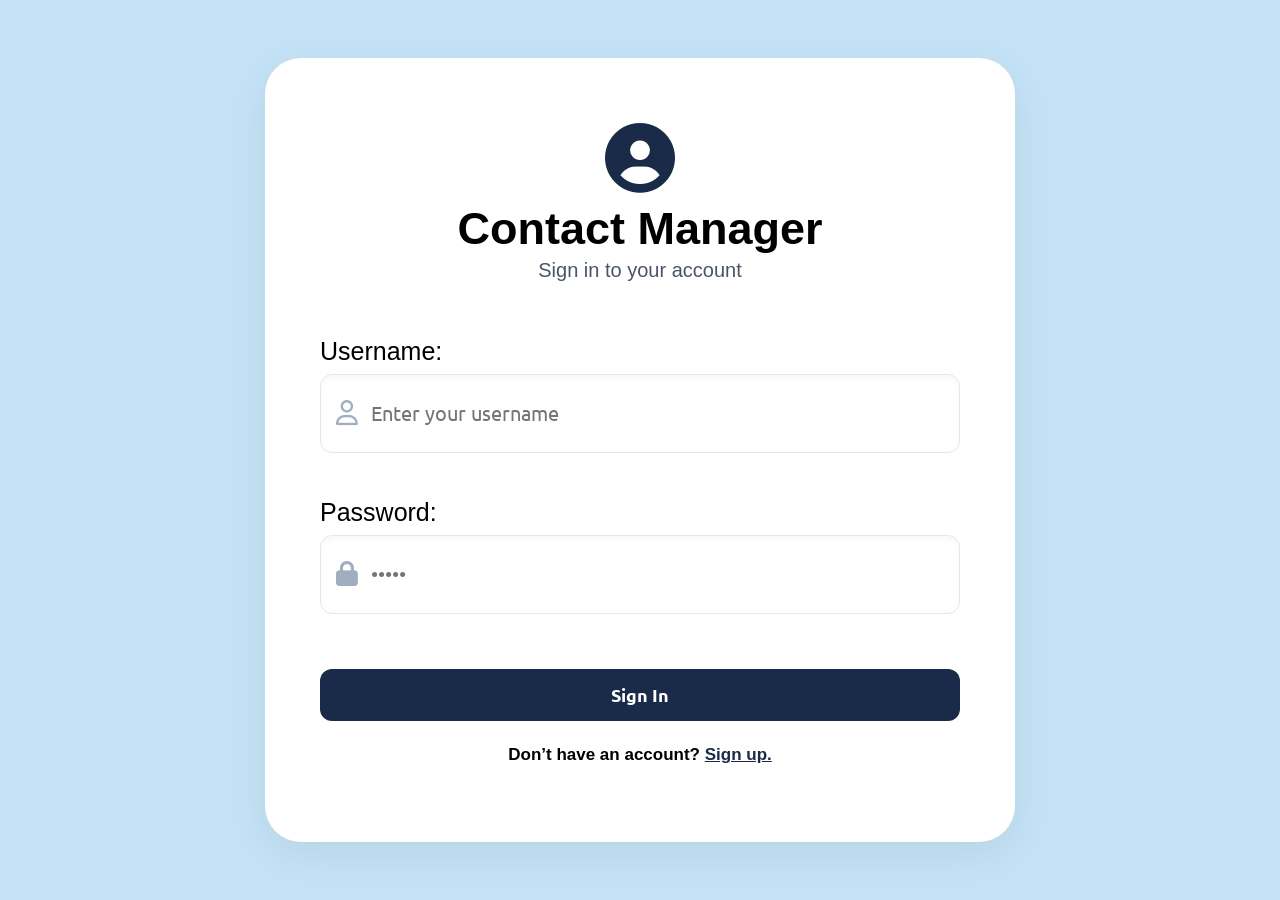
==== contacts.html @ 51868452 "updated contacts page to match style of other pages" ====
<html>
<head>
    <title>COP 4331 - Contacts</title>
    <script type="text/javascript" src="js/code.js"></script>
    <link rel="stylesheet" href="https://cdnjs.cloudflare.com/ajax/libs/font-awesome/6.5.1/css/all.min.css">
    <link href="css/register.css" rel="stylesheet">
    <link href="https://fonts.googleapis.com/css?family=Ubuntu" rel="stylesheet">

    <script type="text/javascript">
    document.addEventListener('DOMContentLoaded', function() 
    {
        readCookie();
    }, false);
    </script>
</head>
<body>

<div id="loginDiv">
    <div class="avatar-container">
        <i class="fa-solid fa-circle-user"></i>
    </div>

    <h1 id="title">Contact Manager</h1>
    <span id="inner-title">Welcome, <span id="userName"></span></span>

    <button type="button" id="logoutButton" class="buttons" onclick="doLogout();">Log Out</button>

    <div class="input-group full-width">
        <label for="searchText">Search Contacts:</label>
        <div class="input-wrapper simple-input">
            <input type="text" id="searchText" placeholder="Enter name to search" />
        </div>
    </div>
    <button type="button" class="buttons" onclick="searchContact();">Search</button>
    <p id="contactList"></p>

    <hr style="border: 0.5px solid #E2E8F0; margin: 20px 0;" />

    <span id="inner-title">Add a Contact</span>

    <div class="input-row">
        <div class="input-group">
            <label for="firstNameText">First Name:</label>
            <div class="input-wrapper simple-input">
                <input type="text" id="firstNameText" placeholder="John" />
            </div>
        </div>
        <div class="input-group">
            <label for="lastNameText">Last Name:</label>
            <div class="input-wrapper simple-input">
                <input type="text" id="lastNameText" placeholder="Doe" />
            </div>
        </div>
    </div>

    <div class="input-group full-width">
        <label for="emailText">Email:</label>
        <div class="input-wrapper simple-input">
            <input type="text" id="emailText" placeholder="john@example.com" />
        </div>
    </div>

    <div class="input-group full-width">
        <label for="phoneText">Phone Number:</label>
        <div class="input-wrapper simple-input">
            <input type="text" id="phoneText" placeholder="(555) 555-5555" />
        </div>
    </div>

    <button type="button" class="buttons" onclick="addContact();">Add Contact</button>
    <span id="contactAddResult"></span>

</div>

</body>
</html>
---- css/register.css ----
body 
{
    background-color: C4E2F5;
    margin: 0;
    padding: 20px;
    display: flex;
    justify-content: center;
    align-items: center;
    min-height: 100vh;
    font-family:'Segoe UI', Tahoma, Geneva, Verdana, sans-serif;
}

#loginDiv {
    background-color: white;
    width: 90%;
    max-width: 770px;
    padding: 60px 50px; 
    border-radius: 36px; 
    box-shadow: 0px 12px 40px rgba(0, 0, 0, 0.06);
    box-sizing: border-box;
    text-align: center;

    display: flex;
    flex-direction: column;
    justify-content: center; 
}

.avatar-container {
    font-size: 75px;
    color: #1A2B49;
    margin-bottom: 10px;
}

#title {
    font-size: 42px;
    font-weight: 700;
    color: #000000;
    margin: 0 0 4px 0;
    padding-bottom: 15px;
}

#inner-title {
    display: block;
    font-size: 20px;
    color: #4A5568;
    margin-bottom: 45px;
}

.input-row {
    display: flex;
    width: 100%;
    gap: 100px; 
    margin-bottom: 30px;
}

.input-group {
    width: 100%;
    text-align: left;
    margin-bottom: 40px;
}

.input-group label {
    display: block;
    font-size: 20px;
    color: #000000;
    margin-bottom: 8px;
}

.input-wrapper {
    position: relative;
    display: flex;
    align-items: center;
}

.input-icon {
    position: absolute;
    left: 16px;
    color: #A0AEC0;
    font-size: 25px;
    pointer-events: none;
}

input[type="text"], input[type="password"] {
    width: 100%;
    padding: 16px 20px;
    font-size: 20px;
    border: 1.5px solid #E2E8F0;
    border-radius: 12px;
    box-sizing: border-box;
    font-family: 'Ubuntu', sans-serif;
    color: #1A2B49;
    text-align: left;
    transition: border-color 0.2s ease;
    box-shadow: inset 0px 3px 6px rgba(0, 0, 0, 0.03);
}

input[type="text"]:focus, input[type="password"]:focus {
    outline: none;
    border-color: #1A2B49;
}

.buttons {
    width: 100%;
    background-color: #1A2B49;
    color: #ffffff;
    font-size: 18px;
    font-weight: 700;
    padding: 14px;
    border: none;
    border-radius: 12px;
    cursor: pointer;
    font-family: 'Ubuntu', sans-serif;
    margin-top: 10px;
    margin-bottom: 24px;
    transition: background-color 0.2s ease;
}

.buttons:hover {
    background-color: #111C30;
}


.footer-text {
    font-size: 17px;
    color: #000000;
    font-weight: 700;
}

.registerLink {
    color: #1A2B49;
    text-decoration: underline;
    cursor: pointer;
    transition: all 0.2s ease-in-out;
}

.registerLink:hover {
    color: #00D2FF;
}

#loginResult {
    display: block;
    font-size: 14px;
    color: #E53E3E;
    margin-top: 12px;
}


#loggedInDiv, #accessUIDiv {
    font-size: 30px;
    width: 70%;
    margin-left: 15%;
    padding: 25px;
    background-color: #b2b2b2;
}
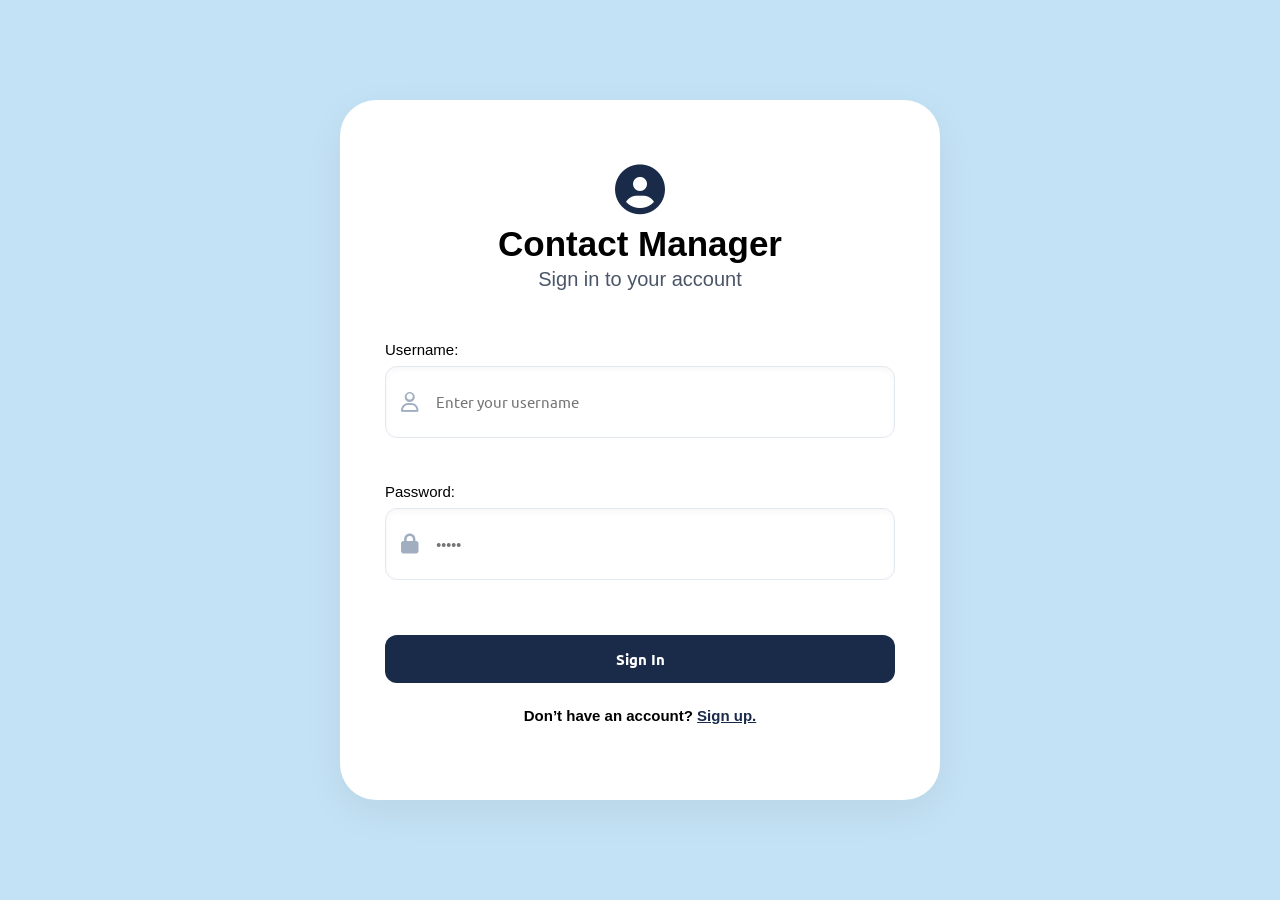
==== commit f9d461c4: "Changing up the css We'll worry about contacts page later" ====
--- a/contacts.html
+++ b/contacts.html
@@ -1,9 +1,10 @@
 <html>
 <head>
     <title>COP 4331 - Contacts</title>
+    <meta name="viewport" content="width=device-width, initial-scale=1.0">
     <script type="text/javascript" src="js/code.js"></script>
     <link rel="stylesheet" href="https://cdnjs.cloudflare.com/ajax/libs/font-awesome/6.5.1/css/all.min.css">
-    <link href="css/register.css" rel="stylesheet">
+    <link href="css/contacts.css" rel="stylesheet">
     <link href="https://fonts.googleapis.com/css?family=Ubuntu" rel="stylesheet">
 
     <script type="text/javascript">
--- a/css/contacts.css
+++ b/css/contacts.css
@@ -0,0 +1,194 @@
+body {
+    background-color: #C4E2F5;
+    margin: 0;
+    padding: 0;
+    font-family: 'Segoe UI', Tahoma, Geneva, Verdana, sans-serif;
+    color: #1A2B49;
+}
+
+.dashboard-wrapper {
+    display: flex;
+    flex-direction: column;
+    min-height: 100vh;
+}
+
+.dashboard-header {
+    background-color: white;
+    display: flex;
+    justify-content: space-between;
+    align-items: center;
+    padding: 14px 40px;
+    box-shadow: 0px 4px 20px rgba(0, 0, 0, 0.04);
+    box-sizing: border-box;
+}
+
+.header-brand {
+    display: flex;
+    align-items: center;
+    gap: 12px;
+}
+
+.avatar-container {
+    font-size: 28px;
+    color: #1A2B49;
+    display: flex;
+    align-items: center;
+}
+
+#title {
+    font-size: 22px;
+    font-weight: 700;
+    color: #1A2B49;
+    margin: 0;
+}
+
+.header-user {
+    display: flex;
+    align-items: center;
+    gap: 20px;
+    font-size: 15px;
+    font-weight: 600;
+    color: #4A5568;
+}
+
+#userName {
+    color: #1A2B49;
+    font-weight: 700;
+}
+
+.dashboard-container {
+    display: grid;
+    grid-template-columns: 360px 1fr; /* Fixed sidebar width, elastic search column */
+    gap: 30px;
+    padding: 30px 40px;
+    max-width: 1300px;
+    width: 100%;
+    margin: 0 auto;
+    box-sizing: border-box;
+}
+
+.sidebar-card, .search-box, .contacts-display-section {
+    background-color: white;
+    border-radius: 16px;
+    box-shadow: 0px 8px 24px rgba(0, 0, 0, 0.02);
+    box-sizing: border-box;
+}
+
+.sidebar-card {
+    padding: 24px;
+    height: fit-content;
+}
+
+.sidebar-card h2, .contacts-display-section h2 {
+    margin-top: 0;
+    margin-bottom: 20px;
+    font-size: 18px;
+    font-weight: 700;
+    color: #1A2B49;
+    border-bottom: 2px solid #E2E8F0;
+    padding-bottom: 8px;
+}
+
+.input-group {
+    margin-bottom: 16px;
+    text-align: left;
+    width: 100%;
+}
+
+.input-row {
+    display: flex;
+    gap: 12px;
+    width: 100%;
+}
+
+.input-group label {
+    display: block;
+    font-size: 13px;
+    font-weight: 600;
+    color: #4A5568;
+    margin-bottom: 6px;
+}
+
+input[type="text"] {
+    width: 100%;
+    padding: 10px 14px;
+    font-size: 14px;
+    border: 1.5px solid #E2E8F0;
+    border-radius: 8px;
+    box-sizing: border-box;
+    font-family: 'Ubuntu', sans-serif;
+    color: #1A2B49;
+    transition: border-color 0.2s ease;
+}
+
+input[type="text"]:focus {
+    outline: none;
+    border-color: #1A2B49;
+}
+
+.btn-primary {
+    width: 100%;
+    background-color: #1A2B49;
+    color: white;
+    border: none;
+    padding: 12px;
+    font-size: 14px;
+    font-weight: 700;
+    border-radius: 8px;
+    cursor: pointer;
+    font-family: 'Ubuntu', sans-serif;
+    transition: background 0.2s ease;
+}
+
+.btn-primary:hover {
+    background-color: #111C30;
+}
+
+.btn-logout {
+    background-color: transparent;
+    color: #E53E3E;
+    border: 1.5px solid #E53E3E;
+    padding: 6px 14px;
+    font-size: 13px;
+    font-weight: 700;
+    border-radius: 6px;
+    cursor: pointer;
+    font-family: 'Ubuntu', sans-serif;
+    transition: all 0.2s ease;
+}
+
+.btn-logout:hover {
+    background-color: #E53E3E;
+    color: white;
+}
+
+.main-content {
+    display: flex;
+    flex-direction: column;
+    gap: 24px;
+}
+
+.search-box {
+    padding: 16px 20px;
+    display: flex;
+    align-items: center;
+    gap: 12px;
+}
+
+.btn-search {
+    width: auto;
+    padding: 10px 24px;
+}
+
+.contacts-display-section {
+    padding: 24px;
+    min-height: 450px;
+    text-align: left;
+}
+
+#contactAddResult {
+    display: block;
+    margin-top: 10px;
+    font-size: 13px;
+    font-weight: 600;
+}
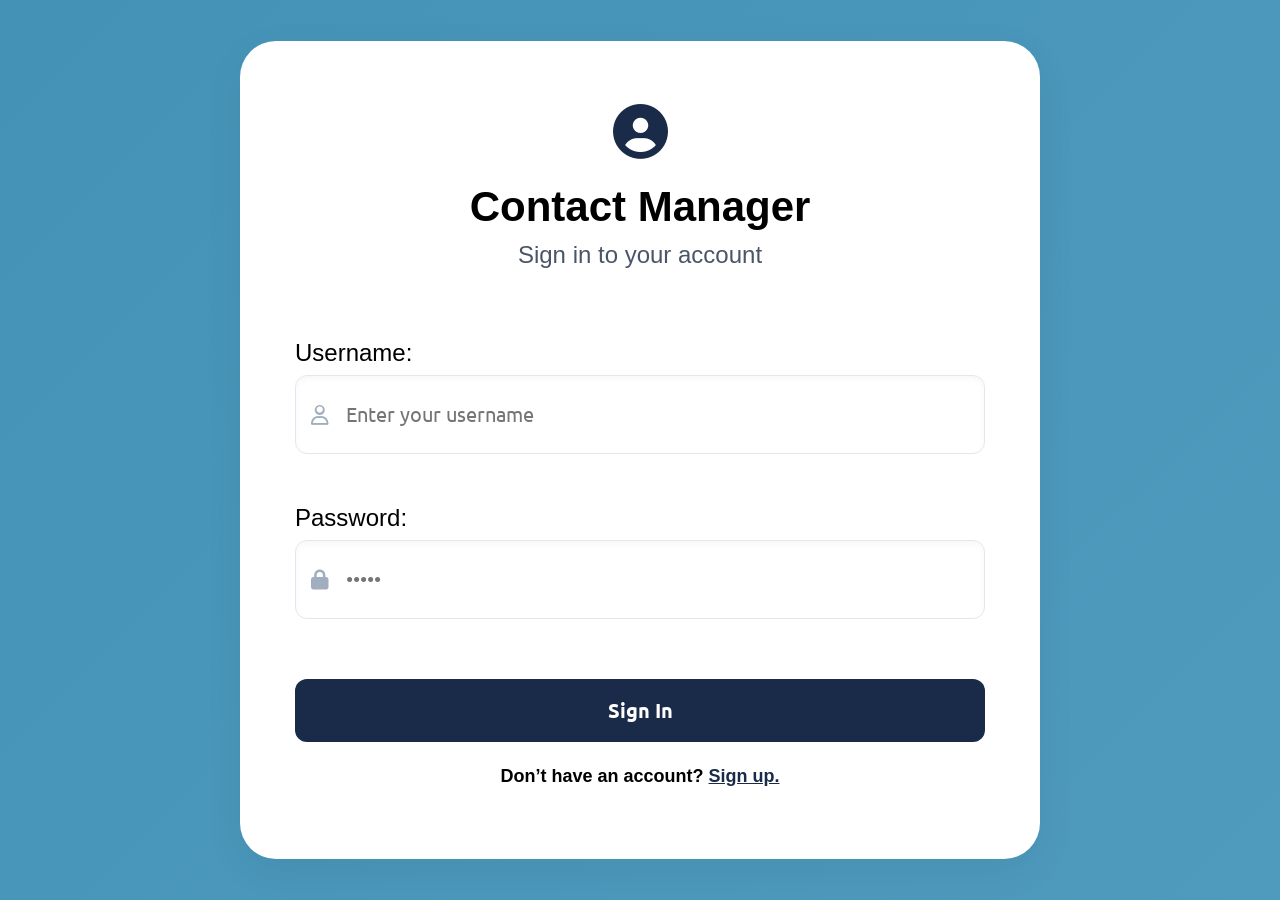
==== commit d16031f4: "DOCTYPE required For Lighthouse puposes" ====
--- a/contacts.html
+++ b/contacts.html
@@ -1,3 +1,4 @@
+<!DOCTYPE html>
 <html>
 <head>
     <title>COP 4331 - Contacts</title>
@@ -16,62 +17,76 @@
 </head>
 <body>
 
-<div id="loginDiv">
-    <div class="avatar-container">
-        <i class="fa-solid fa-circle-user"></i>
-    </div>
+<div class="dashboard-wrapper">
+    
+    <header class="dashboard-header">
+        <div class="header-brand">
+            <div class="avatar-container">
+                <i class="fa-solid fa-circle-user"></i>
+            </div>
+            <h1 id="title">Contact Manager</h1>
+        </div>
+        <div class="header-user">
+            <span>Welcome, <span id="userName"></span></span>
+            <button type="button" id="logoutButton" class="btn-logout" onclick="doLogout();">Log Out</button>
+        </div>
+    </header>
 
-    <h1 id="title">Contact Manager</h1>
-    <span id="inner-title">Welcome, <span id="userName"></span></span>
+    <main class="dashboard-container">
+        
+        <aside class="sidebar-card">
+            <h2>Add a Contact</h2>
+            
+            <div class="input-row">
+                <div class="input-group">
+                    <label for="firstNameText">First Name:</label>
+                    <input type="text" id="firstNameText" placeholder="John" />
+                </div>
+                <div class="input-group">
+                    <label for="lastNameText">Last Name:</label>
+                    <input type="text" id="lastNameText" placeholder="Doe" />
+                </div>
+            </div>
 
-    <button type="button" id="logoutButton" class="buttons" onclick="doLogout();">Log Out</button>
+            <div class="input-group">
+                <label for="emailText">Email:</label>
+                <input type="text" id="emailText" placeholder="john@example.com" />
+            </div>
 
-    <div class="input-group full-width">
-        <label for="searchText">Search Contacts:</label>
-        <div class="input-wrapper simple-input">
-            <input type="text" id="searchText" placeholder="Enter name to search" />
-        </div>
-    </div>
-    <button type="button" class="buttons" onclick="searchContact();">Search</button>
-    <p id="contactList"></p>
+            <div class="input-group">
+                <label for="phoneText">Phone Number:</label>
+                <input type="text" id="phoneText" placeholder="(555) 555-5555" />
+            </div>
 
-    <hr style="border: 0.5px solid #E2E8F0; margin: 20px 0;" />
+            <button type="button" class="btn-primary" onclick="addContact();">Add Contact</button>
+            <span id="contactAddResult"></span>
+        </aside>
 
-    <span id="inner-title">Add a Contact</span>
+        <section class="main-content">
+            
+            <div class="search-box">
+                <div class="search-row">
+                    <div class="input-group" style="margin-bottom: 0;">
+                        <label for="searchText">Search Contacts:</label>
+                        <input type="text" id="searchText" placeholder="Enter name to search" />
+                    </div>
+                    <button type="button" class="btn-primary btn-search" onclick="searchContact();">Search</button>
+                </div>
+                <div class="search-actions">
+                    <button type="button" class="btn-secondary" onclick="searchContact('');">Show All</button>
+                    <button type="button" class="btn-secondary" onclick="clearSearchResults();">Clear Results</button>
+                </div>
+            </div>
 
-    <div class="input-row">
-        <div class="input-group">
-            <label for="firstNameText">First Name:</label>
-            <div class="input-wrapper simple-input">
-                <input type="text" id="firstNameText" placeholder="John" />
+            <div class="contacts-display-section">
+                <h2>Your Contacts</h2>
+                <div id="contactList">
+                    <h3 style="font-style: italic; display: flex; justify-content: center; align-items: center; height: inherit">Start searching to see your contacts!</h3>
+                </div>
             </div>
-        </div>
-        <div class="input-group">
-            <label for="lastNameText">Last Name:</label>
-            <div class="input-wrapper simple-input">
-                <input type="text" id="lastNameText" placeholder="Doe" />
-            </div>
-        </div>
-    </div>
 
-    <div class="input-group full-width">
-        <label for="emailText">Email:</label>
-        <div class="input-wrapper simple-input">
-            <input type="text" id="emailText" placeholder="john@example.com" />
-        </div>
-    </div>
-
-    <div class="input-group full-width">
-        <label for="phoneText">Phone Number:</label>
-        <div class="input-wrapper simple-input">
-            <input type="text" id="phoneText" placeholder="(555) 555-5555" />
-        </div>
-    </div>
-
-    <button type="button" class="buttons" onclick="addContact();">Add Contact</button>
-    <span id="contactAddResult"></span>
-
+        </section>
+    </main>
 </div>
-
 </body>
 </html>
--- a/css/contacts.css
+++ b/css/contacts.css
@@ -17,7 +17,7 @@
     display: flex;
     justify-content: space-between;
     align-items: center;
-    padding: 14px 40px;
+    padding: 20px 45px;
     box-shadow: 0px 4px 20px rgba(0, 0, 0, 0.04);
     box-sizing: border-box;
 }
@@ -25,18 +25,18 @@
 .header-brand {
     display: flex;
     align-items: center;
-    gap: 12px;
+    gap: 15px;
 }
 
 .avatar-container {
-    font-size: 28px;
+    font-size: 36px;
     color: #1A2B49;
     display: flex;
     align-items: center;
 }
 
 #title {
-    font-size: 22px;
+    font-size: 38px;
     font-weight: 700;
     color: #1A2B49;
     margin: 0;
@@ -45,8 +45,8 @@
 .header-user {
     display: flex;
     align-items: center;
-    gap: 20px;
-    font-size: 15px;
+    gap: 24px;
+    font-size: 20px;
     font-weight: 600;
     color: #4A5568;
 }
@@ -58,10 +58,10 @@
 
 .dashboard-container {
     display: grid;
-    grid-template-columns: 360px 1fr; /* Fixed sidebar width, elastic search column */
-    gap: 30px;
-    padding: 30px 40px;
-    max-width: 1300px;
+    grid-template-columns: 400px 1fr; 
+    gap: 35px;
+    padding: 40px 45px;
+    max-width: 1400px;
     width: 100%;
     margin: 0 auto;
     box-sizing: border-box;
@@ -69,56 +69,68 @@
 
 .sidebar-card, .search-box, .contacts-display-section {
     background-color: white;
-    border-radius: 16px;
-    box-shadow: 0px 8px 24px rgba(0, 0, 0, 0.02);
+    border-radius: 24px; 
+    box-shadow: 0px 12px 40px rgba(0, 0, 0, 0.04);
     box-sizing: border-box;
 }
 
 .sidebar-card {
-    padding: 24px;
+    padding: 40px 30px;
     height: fit-content;
+}
+
+.contacts-display-section {
+    padding: 40px;
+    min-height: 500px;
+    text-align: left;
 }
 
 .sidebar-card h2, .contacts-display-section h2 {
     margin-top: 0;
-    margin-bottom: 20px;
-    font-size: 18px;
+    margin-bottom: 25px;
+    font-size: 24px;
     font-weight: 700;
     color: #1A2B49;
     border-bottom: 2px solid #E2E8F0;
-    padding-bottom: 8px;
+    padding-bottom: 12px;
 }
 
 .input-group {
-    margin-bottom: 16px;
+    margin-bottom: 24px;
     text-align: left;
     width: 100%;
 }
 
 .input-row {
     display: flex;
-    gap: 12px;
-    width: 100%;
+    gap: 16px;
+    width: 100%;
+}
+
+.input-row .input-group {
+    flex: 1;
+    margin-bottom: 24px;
 }
 
 .input-group label {
     display: block;
-    font-size: 13px;
+    font-size: 18px;
     font-weight: 600;
-    color: #4A5568;
-    margin-bottom: 6px;
+    color: #000000;
+    margin-bottom: 8px;
 }
 
 input[type="text"] {
     width: 100%;
-    padding: 10px 14px;
-    font-size: 14px;
+    padding: 16px 18px;
+    font-size: 18px;
     border: 1.5px solid #E2E8F0;
-    border-radius: 8px;
-    box-sizing: border-box;
-    font-family: 'Ubuntu', sans-serif;
+    border-radius: 12px;
+    box-sizing: border-box;
+    font-family:'Segoe UI', Tahoma, Geneva, Verdana, sans-serif;
     color: #1A2B49;
     transition: border-color 0.2s ease;
+    box-shadow: inset 0px 3px 6px rgba(0, 0, 0, 0.03);
 }
 
 input[type="text"]:focus {
@@ -131,29 +143,57 @@
     background-color: #1A2B49;
     color: white;
     border: none;
-    padding: 12px;
-    font-size: 14px;
-    font-weight: 700;
-    border-radius: 8px;
-    cursor: pointer;
-    font-family: 'Ubuntu', sans-serif;
+    padding: 16px;
+    font-size: 18px;
+    font-weight: 700;
+    border-radius: 12px;
+    cursor: pointer;
+    font-family:'Segoe UI', Tahoma, Geneva, Verdana, sans-serif;
     transition: background 0.2s ease;
 }
 
 .btn-primary:hover {
-    background-color: #111C30;
+    background-color: #93a8d0;
+}
+
+.search-box {
+    padding: 24px 30px;
+    display: flex;
+    flex-direction: column;
+    gap: 16px;
+}
+
+.search-row {
+    display: flex;
+    gap: 16px;
+    align-items: flex-end;
+}
+
+.search-row .input-group {
+    flex: 1;
+}
+
+.search-actions {
+    display: flex;
+    gap: 12px;
+}
+
+.btn-search {
+    width: auto;
+    padding: 16px 35px;
+    white-space: nowrap;
 }
 
 .btn-logout {
     background-color: transparent;
     color: #E53E3E;
     border: 1.5px solid #E53E3E;
-    padding: 6px 14px;
-    font-size: 13px;
-    font-weight: 700;
-    border-radius: 6px;
-    cursor: pointer;
-    font-family: 'Ubuntu', sans-serif;
+    padding: 10px 20px;
+    font-size: 15px;
+    font-weight: 700;
+    border-radius: 10px;
+    cursor: pointer;
+    font-family:'Segoe UI', Tahoma, Geneva, Verdana, sans-serif;
     transition: all 0.2s ease;
 }
 
@@ -162,33 +202,105 @@
     color: white;
 }
 
+.contact-card {
+    background-color: #E8F3FF;
+    border: 1px solid #B6D4F2;
+    border-radius: 20px;
+    padding: 22px;
+    margin-bottom: 18px;
+    box-shadow: 0px 14px 30px rgba(26, 43, 73, 0.08);
+}
+
+.contact-card .input-group {
+    margin-bottom: 14px;
+}
+
+.contact-card .input-row {
+    display: flex;
+    gap: 16px;
+}
+
+.contact-card .input-row .input-group {
+    flex: 1;
+    min-width: 0;
+}
+
+.contact-card label {
+    display: block;
+    color: #1A2B49;
+    font-weight: 600;
+    margin-bottom: 8px;
+}
+
+.contact-field {
+    width: 100%;
+    padding: 14px 16px;
+    border-radius: 14px;
+    border: 1px solid #D8E6F5;
+    background-color: #F7FBFF;
+    color: #1A2B49;
+    box-shadow: inset 0px 3px 6px rgba(26, 43, 73, 0.03);
+    font-size: 15px;
+    box-sizing: border-box;
+}
+
+.contact-field:disabled {
+    color: #4A5568;
+    background-color: #EDF4FF;
+}
+
+.contact-actions {
+    display: flex;
+    justify-content: flex-end;
+    gap: 12px;
+    margin-top: 10px;
+}
+
+.btn-secondary {
+    background-color: #112a4b;
+    color: white;
+    border: none;
+    padding: 12px 20px;
+    border-radius: 12px;
+    cursor: pointer;
+    transition: background 0.2s ease;
+    font-weight: bold;
+}
+
+.btn-secondary:hover {
+    background-color: #abc9f5;
+}
+
+.btn-success {
+    background-color: #38A169;
+    color: white;
+    border: none;
+    padding: 12px 20px;
+    border-radius: 12px;
+    cursor: pointer;
+    transition: background 0.2s ease;
+    font-weight: bold;
+}
+
+.btn-danger {
+    background-color: #E53E3E;
+    color: white;
+    border: none;
+    padding: 12px 20px;
+    border-radius: 12px;
+    cursor: pointer;
+    transition: background 0.2s ease;
+}
+
 .main-content {
     display: flex;
     flex-direction: column;
-    gap: 24px;
-}
-
-.search-box {
-    padding: 16px 20px;
-    display: flex;
-    align-items: center;
-    gap: 12px;
-}
-
-.btn-search {
-    width: auto;
-    padding: 10px 24px;
-}
-
-.contacts-display-section {
-    padding: 24px;
-    min-height: 450px;
-    text-align: left;
+    gap: 30px;
 }
 
 #contactAddResult {
     display: block;
-    margin-top: 10px;
-    font-size: 13px;
+    margin-top: 12px;
+    font-size: 14px;
     font-weight: 600;
 }
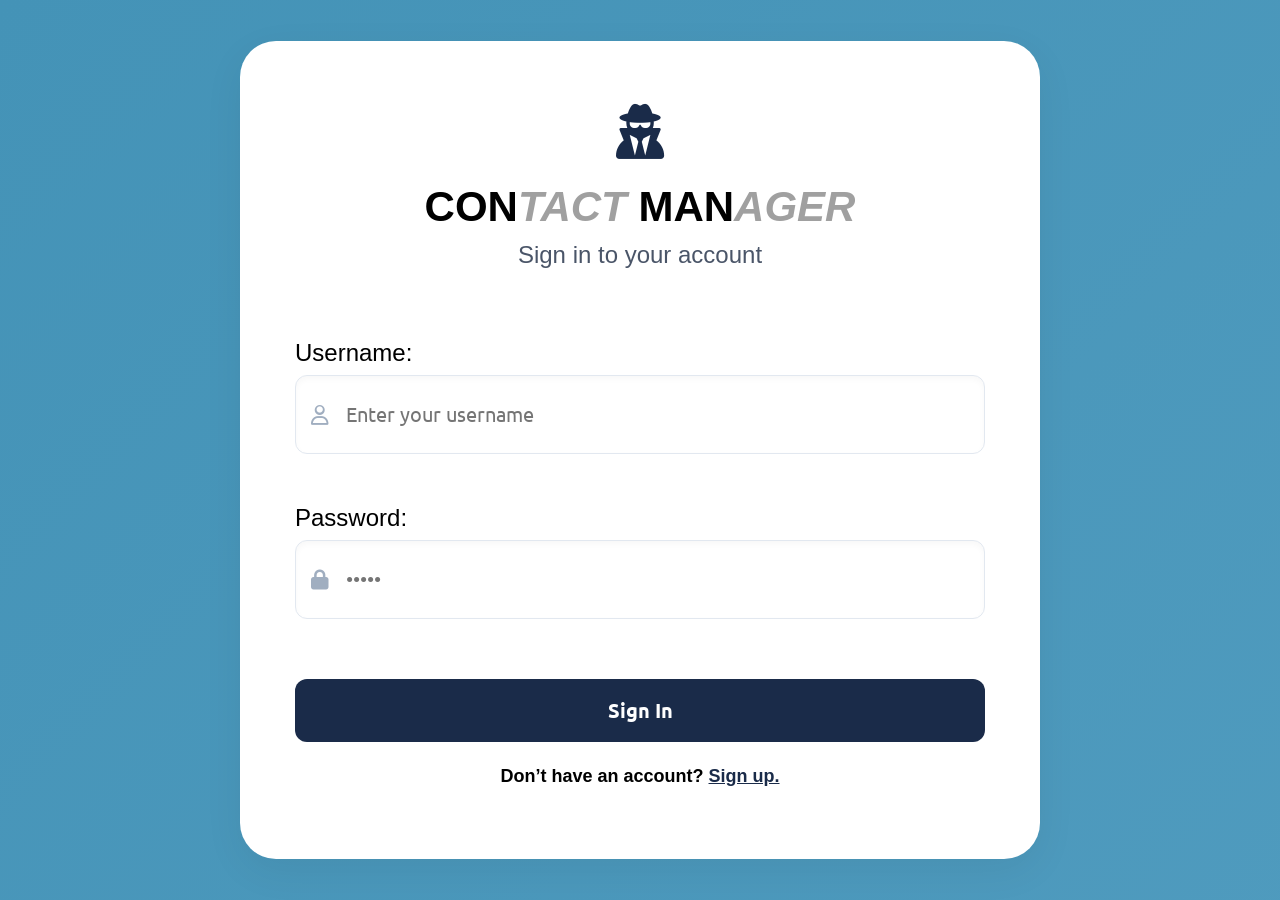
==== commit 374a2ba5: "Theme Trying to lean more into the Con Man theme....." ====
--- a/contacts.html
+++ b/contacts.html
@@ -1,8 +1,10 @@
 <!DOCTYPE html>
-<html>
+<html lang="en">
 <head>
     <title>COP 4331 - Contacts</title>
+    <meta charset="UTF-8">
     <meta name="viewport" content="width=device-width, initial-scale=1.0">
+    <meta name="description" content="Contact Manager — manage your contacts.">
     <script type="text/javascript" src="js/code.js"></script>
     <link rel="stylesheet" href="https://cdnjs.cloudflare.com/ajax/libs/font-awesome/6.5.1/css/all.min.css">
     <link href="css/contacts.css" rel="stylesheet">
@@ -22,7 +24,7 @@
     <header class="dashboard-header">
         <div class="header-brand">
             <div class="avatar-container">
-                <i class="fa-solid fa-circle-user"></i>
+                <i class="fa-solid fa-user-secret"></i>
             </div>
             <h1 id="title">Contact Manager</h1>
         </div>
--- a/css/contacts.css
+++ b/css/contacts.css
@@ -28,6 +28,26 @@
     gap: 15px;
 }
 
+.logo-text {
+    font-family: "Segoe UI", Tahoma, Geneva, Verdana, sans-serif;
+    text-transform: uppercase;
+    font-size: 3.5rem; 
+    margin-bottom: 0.2em;
+    text-align: center;
+}
+
+.logo-text .solid {
+    color: #000000;
+    font-style: normal;
+    font-weight: 700; 
+}
+
+.logo-text .faded {
+    color: #A0A0A0; 
+    font-style: italic;
+    font-weight: 700; 
+}
+
 .avatar-container {
     font-size: 36px;
     color: #1A2B49;
@@ -48,7 +68,7 @@
     gap: 24px;
     font-size: 20px;
     font-weight: 600;
-    color: #4A5568;
+    color: #2D3748;
 }
 
 #userName {
@@ -185,8 +205,8 @@
 }
 
 .btn-logout {
-    background-color: transparent;
-    color: #E53E3E;
+    background-color: #e58585;
+    color: #0e0e0e;
     border: 1.5px solid #E53E3E;
     padding: 10px 20px;
     font-size: 15px;
@@ -198,7 +218,7 @@
 }
 
 .btn-logout:hover {
-    background-color: #E53E3E;
+    background-color: #C0392B;
     color: white;
 }
 
